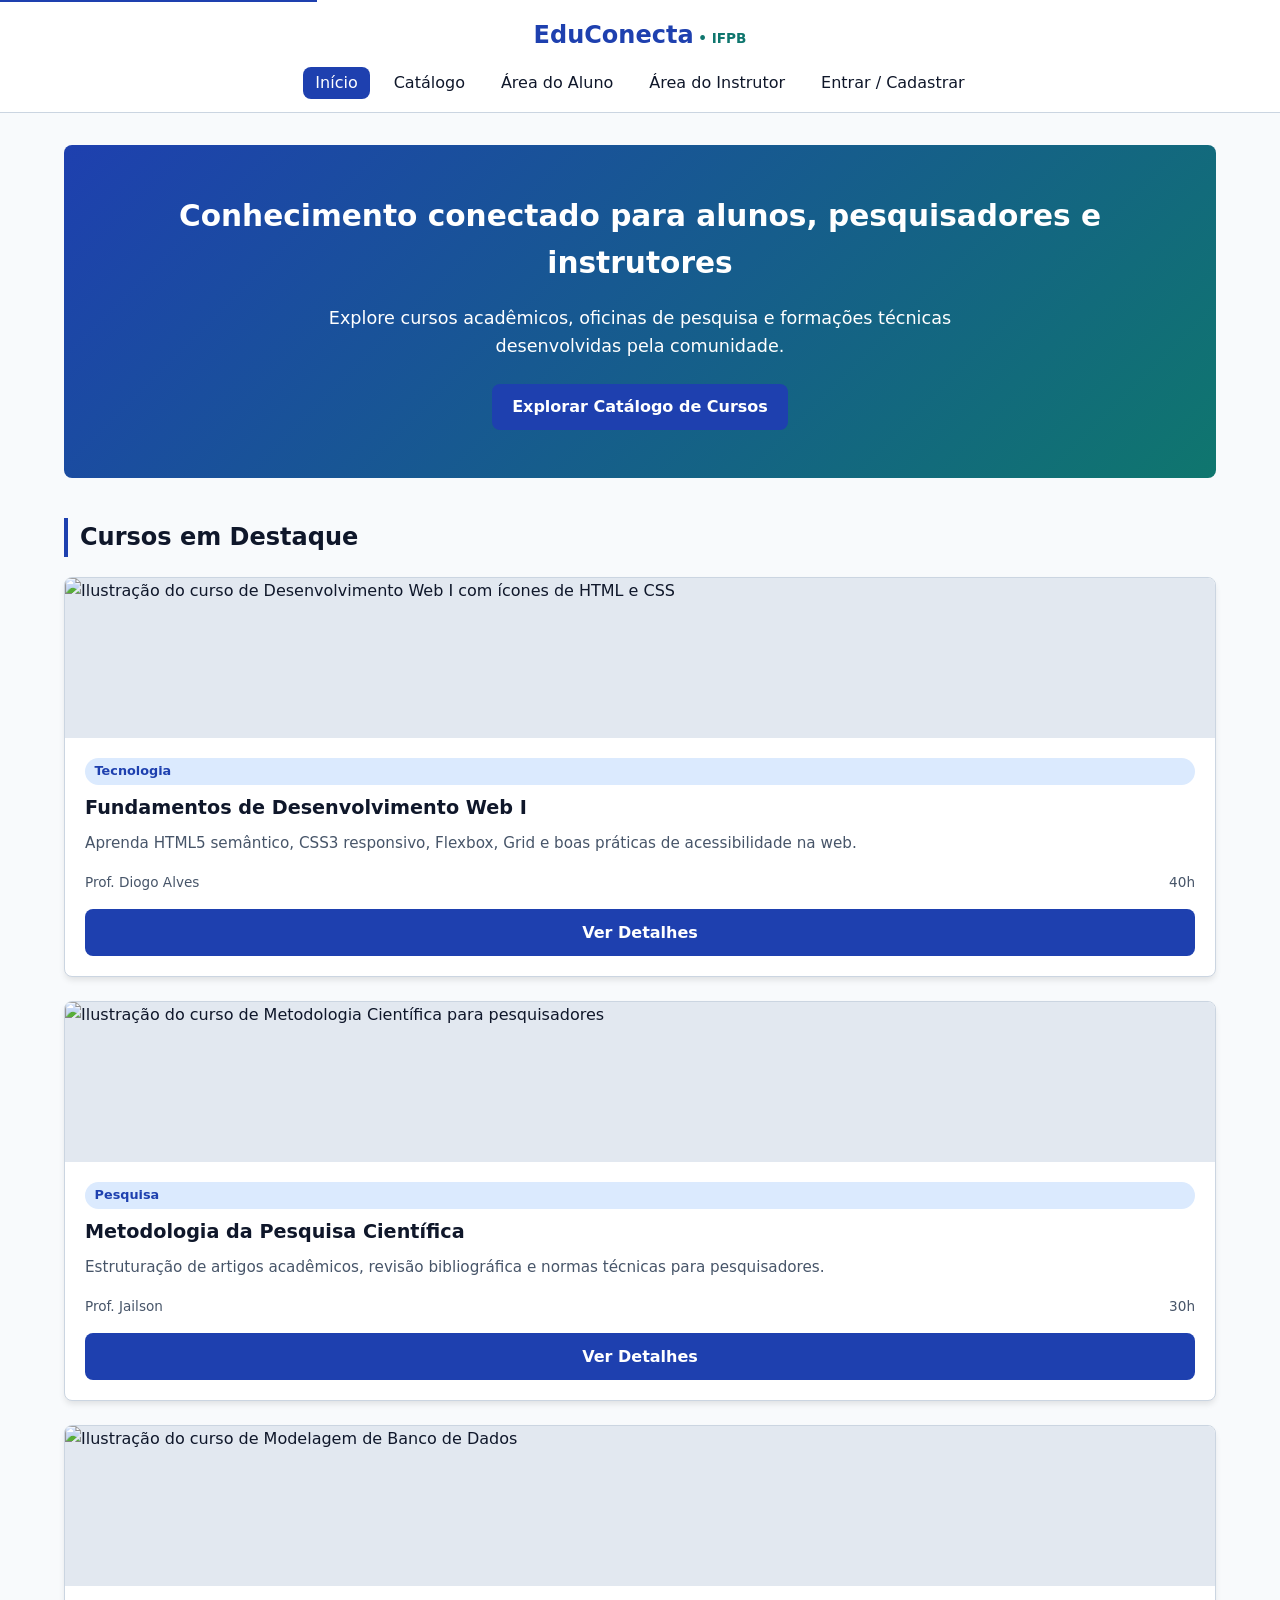
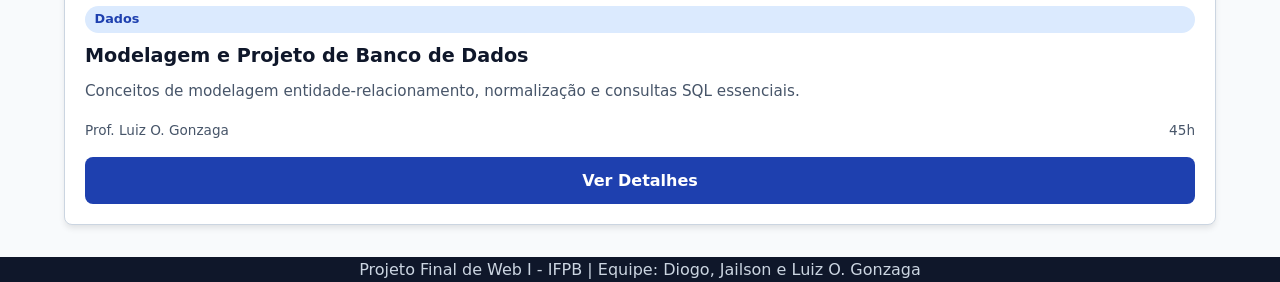
==== pagina.html @ 00a40253 "Add files via upload" ====
<!DOCTYPE html>
<html lang="pt-BR">
<head>
  <meta charset="UTF-8">
  <meta name="viewport" content="width=device-width, initial-scale=1.0">
  <title>EduConecta - Plataforma de Cursos</title>
  <link rel="stylesheet" href="person.css">
</head>
<body>
  <a href="#conteudo-principal" class="skip-link">Pular para o conteúdo principal</a>

  <header>
    <div class="container header-conteudo">
      <a href="index.html" class="logo">EduConecta</a>
      <nav aria-label="Navegação principal">
        <ul>
          <li><a href="index.html" class="ativo">Início</a></li>
          <li><a href="catalogo.html">Catálogo</a></li>
          <li><a href="aluno.html">Área do Aluno</a></li>
          <li><a href="instrutor.html">Área do Instrutor</a></li>
          <li><a href="auth.html">Entrar / Cadastrar</a></li>
        </ul>
      </nav>
    </div>
  </header>

  <main id="conteudo-principal" class="container">
    <section class="hero" aria-labelledby="titulo-hero">
      <h1 id="titulo-hero">Conhecimento conectado para alunos, pesquisadores e instrutores</h1>
      <p>Explore cursos acadêmicos, oficinas de pesquisa e formações técnicas desenvolvidas pela comunidade.</p>
      <a href="catalogo.html" class="btn">Explorar Catálogo de Cursos</a>
    </section>

    <section aria-labelledby="titulo-destaques">
      <h2 id="titulo-destaques" class="titulo-secao">Cursos em Destaque</h2>
      <div class="grid-cursos">
        <article class="card-curso">
          <img src="https://placehold.co/600x300/1e40af/ffffff?text=Desenvolvimento+Web+I" alt="Ilustração do curso de Desenvolvimento Web I com ícones de HTML e CSS">
          <div class="card-corpo">
            <span class="badge">Tecnologia</span>
            <h3>Fundamentos de Desenvolvimento Web I</h3>
            <p>Aprenda HTML5 semântico, CSS3 responsivo, Flexbox, Grid e boas práticas de acessibilidade na web.</p>
            <div class="card-meta">
              <span>Prof. Diogo Alves</span>
              <span>40h</span>
            </div>
            <a href="detalhes.html" class="btn">Ver Detalhes</a>
          </div>
        </article>

        <article class="card-curso">
          <img src="https://placehold.co/600x300/0f766e/ffffff?text=Metodologia+Cientifica" alt="Ilustração do curso de Metodologia Científica para pesquisadores">
          <div class="card-corpo">
            <span class="badge">Pesquisa</span>
            <h3>Metodologia da Pesquisa Científica</h3>
            <p>Estruturação de artigos acadêmicos, revisão bibliográfica e normas técnicas para pesquisadores.</p>
            <div class="card-meta">
              <span>Prof. Jailson</span>
              <span>30h</span>
            </div>
            <a href="detalhes.html" class="btn">Ver Detalhes</a>
          </div>
        </article>

        <article class="card-curso">
          <img src="https://placehold.co/600x300/334155/ffffff?text=Banco+de+Dados" alt="Ilustração do curso de Modelagem de Banco de Dados">
          <div class="card-corpo">
            <span class="badge">Dados</span>
            <h3>Modelagem e Projeto de Banco de Dados</h3>
            <p>Conceitos de modelagem entidade-relacionamento, normalização e consultas SQL essenciais.</p>
            <div class="card-meta">
              <span>Prof. Luiz O. Gonzaga</span>
              <span>45h</span>
            </div>
            <a href="detalhes.html" class="btn">Ver Detalhes</a>
          </div>
        </article>
      </div>
    </section>
  </main>

  <footer>
    <div class="container">
      <p>Projeto Final de Web I - IFPB | Equipe: Diogo, Jailson e Luiz O. Gonzaga</p>
    </div>
  </footer>
</body>
</html>
---- person.css ----
:root {
    --cor-primaria: #1e40af;      /* Azul escuro (bom contraste) */
    --cor-primaria-hover: #1d4ed8;
    --cor-secundaria: #0f766e;    /* Verde-azulado */
    --cor-fundo: #f8fafc;
    --cor-superficie: #ffffff;
    --cor-texto: #0f172a;
    --cor-texto-suave: #475569;
    --cor-borda: #cbd5e1;
    --cor-foco: #f59e0b;          /* Amarelo destaque para teclado */
    
    --espaco-base: 1rem;
    --borda-raio: 0.5rem;
    --sombra-card: 0 4px 6px -1px rgba(0, 0, 0, 0.1);
  }
  
  *, *::before, *::after {
    box-sizing: border-box;
    margin: 0;
    padding: 0;
  }
  
  html {
    font-size: 16px; /* Base para unidades rem */
    scroll-behavior: smooth;
  }
  
  body {
    font-family: system-ui, -apple-system, 'Segoe UI', Roboto, sans-serif;
    background-color: var(--cor-fundo);
    color: var(--cor-texto);
    line-height: 1.6;
    display: flex;
    flex-direction: column;
    min-height: 100vh;
  }
  
  .skip-link {
    position: absolute;
    top: -40px;
    left: 0;
    background: var(--cor-primaria);
    color: #fff;
    padding: 0.5rem 1rem;
    z-index: 100;
    text-decoration: none;
    font-weight: bold;
  }
  
  .skip-link:focus {
    top: 0;
  }
  
  /* Destaque claro ao navegar usando a tecla TAB */
  a:focus, button:focus, input:focus, select:focus, textarea:focus {
    outline: 3px solid var(--cor-foco);
    outline-offset: 2px;
  }
  
  .container {
    width: 90%;
    max-width: 1200px;
    margin: 0 auto;
  }
  
  header {
    background-color: var(--cor-superficie);
    border-bottom: 1px solid var(--cor-borda);
    padding: 1rem 0;
  }
  
  .header-conteudo {
    display: flex;
    flex-direction: column;
    gap: 1rem;
    align-items: center;
  }
  
  .logo {
    font-size: 1.5rem;
    font-weight: 800;
    color: var(--cor-primaria);
    text-decoration: none;
  }
  
  .logo::after {
    content: " • IFPB";
    font-size: 0.85rem;
    color: var(--cor-secundaria);
    font-weight: 600;
  }
  
  nav ul {
    list-style: none;
    display: flex;
    flex-wrap: wrap;
    justify-content: center;
    gap: 0.75rem;
  }
  
  nav a {
    text-decoration: none;
    color: var(--cor-texto);
    font-weight: 500;
    padding: 0.4rem 0.75rem;
    border-radius: var(--borda-raio);
    transition: background-color 0.2s, color 0.2s;
  }
  
  nav a:hover, nav a.ativo {
    background-color: var(--cor-primaria);
    color: #ffffff;
  }
  
  main {
    flex: 1;
    padding: 2rem 0;
  }
  
  .btn {
    display: inline-block;
    background-color: var(--cor-primaria);
    color: #ffffff;
    padding: 0.65rem 1.25rem;
    border: none;
    border-radius: var(--borda-raio);
    font-size: 1rem;
    font-weight: 600;
    text-decoration: none;
    cursor: pointer;
    text-align: center;
    transition: background-color 0.2s;
  }
  
  .btn:hover {
    background-color: var(--cor-primaria-hover);
  }
  
  .btn-secundario {
    background-color: var(--cor-secundaria);
  }
  
  .btn-secundario:hover {
    background-color: #115e59;
  }
  
  .badge {
    display: inline-block;
    background-color: #dbeafe;
    color: var(--cor-primaria);
    font-size: 0.8rem;
    font-weight: 700;
    padding: 0.2rem 0.6rem;
    border-radius: 1rem;
    margin-bottom: 0.5rem;
  }
  
  .hero {
    background: linear-gradient(135deg, var(--cor-primaria), var(--cor-secundaria));
    color: #ffffff;
    padding: 3rem 1.5rem;
    border-radius: var(--borda-raio);
    text-align: center;
    margin-bottom: 2.5rem;
  }
  
  .hero h1 {
    font-size: 1.85rem;
    margin-bottom: 1rem;
  }
  
  .hero p {
    max-width: 650px;
    margin: 0 auto 1.5rem auto;
    font-size: 1.1rem;
  }
  
  .titulo-secao {
    font-size: 1.5rem;
    margin-bottom: 1.25rem;
    border-left: 4px solid var(--cor-primaria);
    padding-left: 0.75rem;
  }
  
  .grid-cursos {
    display: grid;
    grid-template-columns: 1fr; /* Mobile-first: 1 coluna */
    gap: 1.5rem;
  }
  
  .card-curso {
    background-color: var(--cor-superficie);
    border: 1px solid var(--cor-borda);
    border-radius: var(--borda-raio);
    overflow: hidden;
    box-shadow: var(--sombra-card);
    display: flex;
    flex-direction: column;
  }
  
  .card-curso img {
    width: 100%;
    height: 160px;
    object-fit: cover;
    background-color: #e2e8f0;
  }
  
  .card-corpo {
    padding: 1.25rem;
    display: flex;
    flex-direction: column;
    flex: 1;
  }
  
  .card-corpo h3 {
    font-size: 1.2rem;
    margin-bottom: 0.5rem;
  }
  
  .card-corpo p {
    color: var(--cor-texto-suave);
    font-size: 0.95rem;
    margin-bottom: 1rem;
    flex: 1;
  }
  
  .card-meta {
    font-size: 0.85rem;
    color: var(--cor-texto-suave);
    margin-bottom: 1rem;
    display: flex;
    justify-content: space-between;
  }
  
  /* =========================================
     7. FORMULÁRIOS & FILTROS
     ========================================= */
  .painel-filtros, .card-form {
    background-color: var(--cor-superficie);
    padding: 1.5rem;
    border-radius: var(--borda-raio);
    border: 1px solid var(--cor-borda);
    margin-bottom: 2rem;
  }
  
  .form-grid {
    display: grid;
    grid-template-columns: 1fr;
    gap: 1rem;
  }
  
  .campo-grupo {
    display: flex;
    flex-direction: column;
    gap: 0.35rem;
  }
  
  label {
    font-weight: 600;
    font-size: 0.95rem;
  }
  
  input, select, textarea {
    padding: 0.65rem;
    border: 1px solid var(--cor-borda);
    border-radius: var(--borda-raio);
    font-size: 1rem;
    font-family: inherit;
    width: 100%;
  }
  
  .layout-duas-colunas {
    display: grid;
    grid-template-columns: 1fr;
    gap: 2rem;
  }
  
  .box-destaque {
    background-color: var(--cor-superficie);
    padding: 1.5rem;
    border-radius: var(--borda-raio);
    border: 1px solid var(--cor-borda);
  }
  
  .lista-aulas {
    list-style: none;
    margin-top: 1rem;
  }
  
  .lista-aulas li {
    padding: 0.85rem;
    border: 1px solid var(--cor-borda);
    border-radius: var(--borda-raio);
    margin-bottom: 0.5rem;
    display: flex;
    justify-content: space-between;
    align-items: center;
  }
  
  /* Pseudo-classe estrutural */
  .lista-aulas li:nth-child(odd) {
    background-color: #f1f5f9;
  }
  
  .barra-progresso {
    width: 100%;
    height: 1rem;
    background-color: #e2e8f0;
    border-radius: 1rem;
    overflow: hidden;
    margin: 0.75rem 0;
  }
  
  .barra-progresso-fill {
    height: 100%;
    background-color: var(--cor-secundaria);
    width: 65%;
  }
  
  .tabela-responsiva {
    overflow-x: auto;
  }
  
  table {
    width: 100%;
    border-collapse: collapse;
    background-color: var(--cor-superficie);
  }
  
  th, td {
    padding: 0.85rem;
    text-align: left;
    border-bottom: 1px solid var(--cor-borda);
  }
  
  th {
    background-color: #f1f5f9;
  }

  footer {
    background-color: #0f172a;
    color: #cbd5e1;
    text-align: center
  }
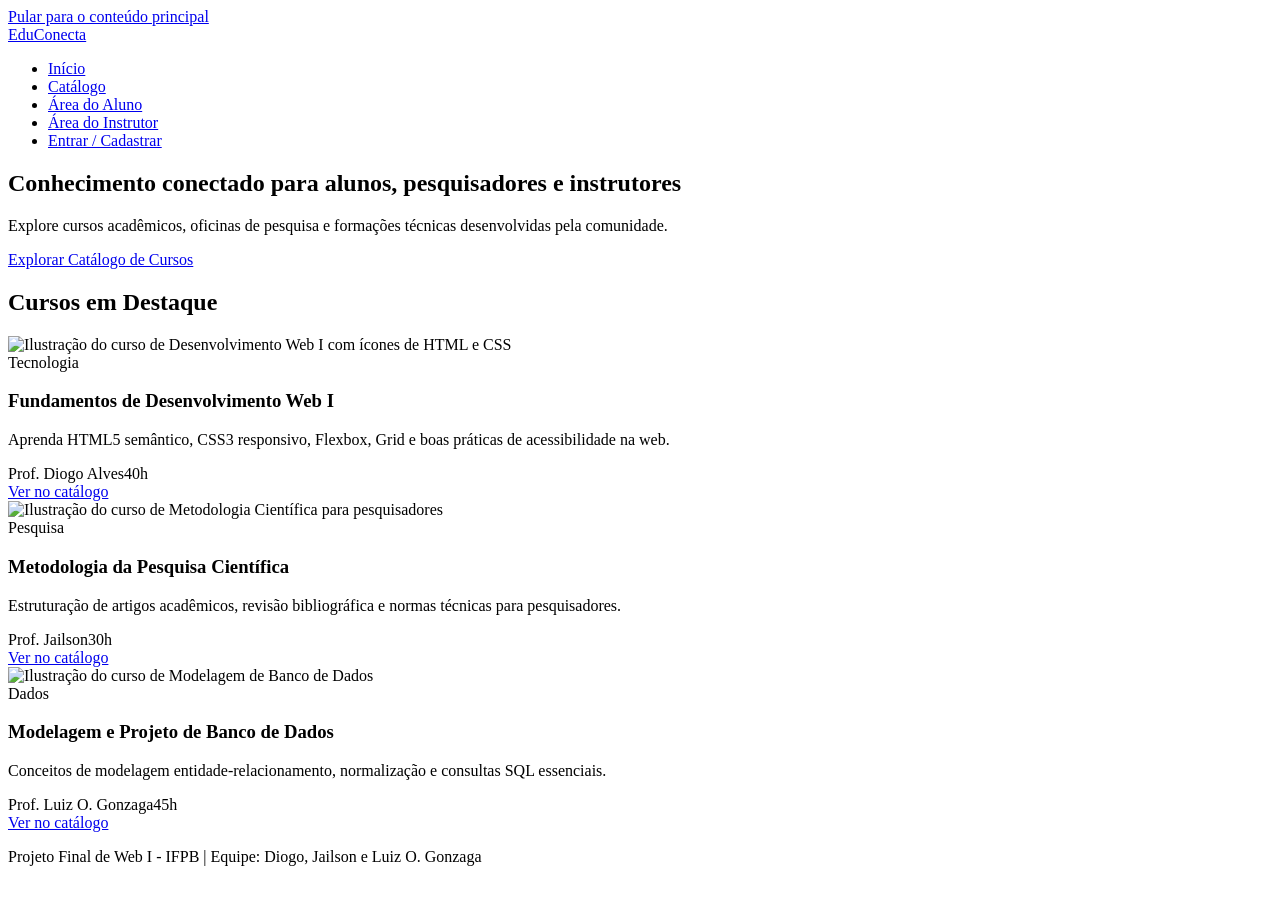
==== commit c6f18989: "Add files via upload" ====
--- a/pagina.html
+++ b/pagina.html
@@ -1,88 +1,64 @@
-<!DOCTYPE html>
-<html lang="pt-BR">
-<head>
-  <meta charset="UTF-8">
-  <meta name="viewport" content="width=device-width, initial-scale=1.0">
-  <title>EduConecta - Plataforma de Cursos</title>
-  <link rel="stylesheet" href="person.css">
-</head>
-<body>
-  <a href="#conteudo-principal" class="skip-link">Pular para o conteúdo principal</a>
-
-  <header>
-    <div class="container header-conteudo">
-      <a href="index.html" class="logo">EduConecta</a>
-      <nav aria-label="Navegação principal">
-        <ul>
-          <li><a href="index.html" class="ativo">Início</a></li>
-          <li><a href="catalogo.html">Catálogo</a></li>
-          <li><a href="aluno.html">Área do Aluno</a></li>
-          <li><a href="instrutor.html">Área do Instrutor</a></li>
-          <li><a href="auth.html">Entrar / Cadastrar</a></li>
-        </ul>
-      </nav>
-    </div>
-  </header>
-
-  <main id="conteudo-principal" class="container">
-    <section class="hero" aria-labelledby="titulo-hero">
-      <h1 id="titulo-hero">Conhecimento conectado para alunos, pesquisadores e instrutores</h1>
-      <p>Explore cursos acadêmicos, oficinas de pesquisa e formações técnicas desenvolvidas pela comunidade.</p>
-      <a href="catalogo.html" class="btn">Explorar Catálogo de Cursos</a>
-    </section>
-
-    <section aria-labelledby="titulo-destaques">
-      <h2 id="titulo-destaques" class="titulo-secao">Cursos em Destaque</h2>
-      <div class="grid-cursos">
-        <article class="card-curso">
-          <img src="https://placehold.co/600x300/1e40af/ffffff?text=Desenvolvimento+Web+I" alt="Ilustração do curso de Desenvolvimento Web I com ícones de HTML e CSS">
-          <div class="card-corpo">
-            <span class="badge">Tecnologia</span>
-            <h3>Fundamentos de Desenvolvimento Web I</h3>
-            <p>Aprenda HTML5 semântico, CSS3 responsivo, Flexbox, Grid e boas práticas de acessibilidade na web.</p>
-            <div class="card-meta">
-              <span>Prof. Diogo Alves</span>
-              <span>40h</span>
-            </div>
-            <a href="detalhes.html" class="btn">Ver Detalhes</a>
-          </div>
-        </article>
-
-        <article class="card-curso">
-          <img src="https://placehold.co/600x300/0f766e/ffffff?text=Metodologia+Cientifica" alt="Ilustração do curso de Metodologia Científica para pesquisadores">
-          <div class="card-corpo">
-            <span class="badge">Pesquisa</span>
-            <h3>Metodologia da Pesquisa Científica</h3>
-            <p>Estruturação de artigos acadêmicos, revisão bibliográfica e normas técnicas para pesquisadores.</p>
-            <div class="card-meta">
-              <span>Prof. Jailson</span>
-              <span>30h</span>
-            </div>
-            <a href="detalhes.html" class="btn">Ver Detalhes</a>
-          </div>
-        </article>
-
-        <article class="card-curso">
-          <img src="https://placehold.co/600x300/334155/ffffff?text=Banco+de+Dados" alt="Ilustração do curso de Modelagem de Banco de Dados">
-          <div class="card-corpo">
-            <span class="badge">Dados</span>
-            <h3>Modelagem e Projeto de Banco de Dados</h3>
-            <p>Conceitos de modelagem entidade-relacionamento, normalização e consultas SQL essenciais.</p>
-            <div class="card-meta">
-              <span>Prof. Luiz O. Gonzaga</span>
-              <span>45h</span>
-            </div>
-            <a href="detalhes.html" class="btn">Ver Detalhes</a>
-          </div>
-        </article>
-      </div>
-    </section>
-  </main>
-
-  <footer>
-    <div class="container">
-      <p>Projeto Final de Web I - IFPB | Equipe: Diogo, Jailson e Luiz O. Gonzaga</p>
-    </div>
-  </footer>
-</body>
+<!DOCTYPE html>
+<html lang="pt-BR">
+<head>
+  <meta charset="UTF-8">
+  <meta name="viewport" content="width=device-width, initial-scale=1.0">
+  <meta name="description" content="EduConecta: cursos acadêmicos, pesquisa e tecnologia.">
+  <title>EduConecta - Plataforma de Cursos</title>
+  <link rel="stylesheet" href="person.css">
+  <script src="script.js" defer></script>
+</head>
+<body>
+  <a href="#conteudo-principal" class="skip-link">Pular para o conteúdo principal</a>
+  <header><div class="container header-conteudo">
+    <a href="pagina.html" class="logo">EduConecta</a>
+    <nav aria-label="Navegação principal"><ul>
+      <li><a href="pagina.html" class="ativo" aria-current="page">Início</a></li>
+      <li><a href="catalogo.html">Catálogo</a></li>
+      <li><a href="aluno.html">Área do Aluno</a></li>
+      <li><a href="instrutor.html">Área do Instrutor</a></li>
+      <li><a href="auth.html">Entrar / Cadastrar</a></li>
+    </ul></nav>
+  </div></header>
+  <main id="conteudo-principal" class="container">
+    <section class="hero" aria-labelledby="titulo-hero">
+      <h1 id="titulo-hero">Conhecimento conectado para alunos, pesquisadores e instrutores</h1>
+      <p>Explore cursos acadêmicos, oficinas de pesquisa e formações técnicas desenvolvidas pela comunidade.</p>
+      <a href="catalogo.html" class="btn">Explorar Catálogo de Cursos</a>
+    </section>
+    <section aria-labelledby="titulo-destaques">
+      <h2 id="titulo-destaques" class="titulo-secao">Cursos em Destaque</h2>
+      <div class="grid-cursos">
+        <article class="card-curso">
+          <img src="https://placehold.co/600x300/1e40af/ffffff?text=Desenvolvimento+Web+I" alt="Ilustração do curso de Desenvolvimento Web I com ícones de HTML e CSS">
+          <div class="card-corpo"><span class="badge">Tecnologia</span>
+            <h3>Fundamentos de Desenvolvimento Web I</h3>
+            <p>Aprenda HTML5 semântico, CSS3 responsivo, Flexbox, Grid e boas práticas de acessibilidade na web.</p>
+            <div class="card-meta"><span>Prof. Diogo Alves</span><span>40h</span></div>
+            <a href="catalogo.html" class="btn">Ver no catálogo</a>
+          </div>
+        </article>
+        <article class="card-curso">
+          <img src="https://placehold.co/600x300/0f766e/ffffff?text=Metodologia+Cientifica" alt="Ilustração do curso de Metodologia Científica para pesquisadores">
+          <div class="card-corpo"><span class="badge">Pesquisa</span>
+            <h3>Metodologia da Pesquisa Científica</h3>
+            <p>Estruturação de artigos acadêmicos, revisão bibliográfica e normas técnicas para pesquisadores.</p>
+            <div class="card-meta"><span>Prof. Jailson</span><span>30h</span></div>
+            <a href="catalogo.html" class="btn">Ver no catálogo</a>
+          </div>
+        </article>
+        <article class="card-curso">
+          <img src="https://placehold.co/600x300/334155/ffffff?text=Banco+de+Dados" alt="Ilustração do curso de Modelagem de Banco de Dados">
+          <div class="card-corpo"><span class="badge">Dados</span>
+            <h3>Modelagem e Projeto de Banco de Dados</h3>
+            <p>Conceitos de modelagem entidade-relacionamento, normalização e consultas SQL essenciais.</p>
+            <div class="card-meta"><span>Prof. Luiz O. Gonzaga</span><span>45h</span></div>
+            <a href="catalogo.html" class="btn">Ver no catálogo</a>
+          </div>
+        </article>
+      </div>
+    </section>
+  </main>
+  <footer><div class="container"><p>Projeto Final de Web I - IFPB | Equipe: Diogo, Jailson e Luiz O. Gonzaga</p></div></footer>
+</body>
 </html>
--- a/person.css
+++ b/person.css
@@ -1,344 +1,98 @@
-   :root {
-    --cor-primaria: #1e40af;      /* Azul escuro (bom contraste) */
-    --cor-primaria-hover: #1d4ed8;
-    --cor-secundaria: #0f766e;    /* Verde-azulado */
-    --cor-fundo: #f8fafc;
-    --cor-superficie: #ffffff;
-    --cor-texto: #0f172a;
-    --cor-texto-suave: #475569;
-    --cor-borda: #cbd5e1;
-    --cor-foco: #f59e0b;          /* Amarelo destaque para teclado */
-    
-    --espaco-base: 1rem;
-    --borda-raio: 0.5rem;
-    --sombra-card: 0 4px 6px -1px rgba(0, 0, 0, 0.1);
-  }
-  
-  *, *::before, *::after {
-    box-sizing: border-box;
-    margin: 0;
-    padding: 0;
-  }
-  
-  html {
-    font-size: 16px; /* Base para unidades rem */
-    scroll-behavior: smooth;
-  }
-  
-  body {
-    font-family: system-ui, -apple-system, 'Segoe UI', Roboto, sans-serif;
-    background-color: var(--cor-fundo);
-    color: var(--cor-texto);
-    line-height: 1.6;
-    display: flex;
-    flex-direction: column;
-    min-height: 100vh;
-  }
-  
-  .skip-link {
-    position: absolute;
-    top: -40px;
-    left: 0;
-    background: var(--cor-primaria);
-    color: #fff;
-    padding: 0.5rem 1rem;
-    z-index: 100;
-    text-decoration: none;
-    font-weight: bold;
-  }
-  
-  .skip-link:focus {
-    top: 0;
-  }
-  
-  /* Destaque claro ao navegar usando a tecla TAB */
-  a:focus, button:focus, input:focus, select:focus, textarea:focus {
-    outline: 3px solid var(--cor-foco);
-    outline-offset: 2px;
-  }
-  
-  .container {
-    width: 90%;
-    max-width: 1200px;
-    margin: 0 auto;
-  }
-  
-  header {
-    background-color: var(--cor-superficie);
-    border-bottom: 1px solid var(--cor-borda);
-    padding: 1rem 0;
-  }
-  
-  .header-conteudo {
-    display: flex;
-    flex-direction: column;
-    gap: 1rem;
-    align-items: center;
-  }
-  
-  .logo {
-    font-size: 1.5rem;
-    font-weight: 800;
-    color: var(--cor-primaria);
-    text-decoration: none;
-  }
-  
-  .logo::after {
-    content: " • IFPB";
-    font-size: 0.85rem;
-    color: var(--cor-secundaria);
-    font-weight: 600;
-  }
-  
-  nav ul {
-    list-style: none;
-    display: flex;
-    flex-wrap: wrap;
-    justify-content: center;
-    gap: 0.75rem;
-  }
-  
-  nav a {
-    text-decoration: none;
-    color: var(--cor-texto);
-    font-weight: 500;
-    padding: 0.4rem 0.75rem;
-    border-radius: var(--borda-raio);
-    transition: background-color 0.2s, color 0.2s;
-  }
-  
-  nav a:hover, nav a.ativo {
-    background-color: var(--cor-primaria);
-    color: #ffffff;
-  }
-  
-  main {
-    flex: 1;
-    padding: 2rem 0;
-  }
-  
-  .btn {
-    display: inline-block;
-    background-color: var(--cor-primaria);
-    color: #ffffff;
-    padding: 0.65rem 1.25rem;
-    border: none;
-    border-radius: var(--borda-raio);
-    font-size: 1rem;
-    font-weight: 600;
-    text-decoration: none;
-    cursor: pointer;
-    text-align: center;
-    transition: background-color 0.2s;
-  }
-  
-  .btn:hover {
-    background-color: var(--cor-primaria-hover);
-  }
-  
-  .btn-secundario {
-    background-color: var(--cor-secundaria);
-  }
-  
-  .btn-secundario:hover {
-    background-color: #115e59;
-  }
-  
-  .badge {
-    display: inline-block;
-    background-color: #dbeafe;
-    color: var(--cor-primaria);
-    font-size: 0.8rem;
-    font-weight: 700;
-    padding: 0.2rem 0.6rem;
-    border-radius: 1rem;
-    margin-bottom: 0.5rem;
-  }
-  
-  .hero {
-    background: linear-gradient(135deg, var(--cor-primaria), var(--cor-secundaria));
-    color: #ffffff;
-    padding: 3rem 1.5rem;
-    border-radius: var(--borda-raio);
-    text-align: center;
-    margin-bottom: 2.5rem;
-  }
-  
-  .hero h1 {
-    font-size: 1.85rem;
-    margin-bottom: 1rem;
-  }
-  
-  .hero p {
-    max-width: 650px;
-    margin: 0 auto 1.5rem auto;
-    font-size: 1.1rem;
-  }
-  
-  .titulo-secao {
-    font-size: 1.5rem;
-    margin-bottom: 1.25rem;
-    border-left: 4px solid var(--cor-primaria);
-    padding-left: 0.75rem;
-  }
-  
-  .grid-cursos {
-    display: grid;
-    grid-template-columns: 1fr; /* Mobile-first: 1 coluna */
-    gap: 1.5rem;
-  }
-  
-  .card-curso {
-    background-color: var(--cor-superficie);
-    border: 1px solid var(--cor-borda);
-    border-radius: var(--borda-raio);
-    overflow: hidden;
-    box-shadow: var(--sombra-card);
-    display: flex;
-    flex-direction: column;
-  }
-  
-  .card-curso img {
-    width: 100%;
-    height: 160px;
-    object-fit: cover;
-    background-color: #e2e8f0;
-  }
-  
-  .card-corpo {
-    padding: 1.25rem;
-    display: flex;
-    flex-direction: column;
-    flex: 1;
-  }
-  
-  .card-corpo h3 {
-    font-size: 1.2rem;
-    margin-bottom: 0.5rem;
-  }
-  
-  .card-corpo p {
-    color: var(--cor-texto-suave);
-    font-size: 0.95rem;
-    margin-bottom: 1rem;
-    flex: 1;
-  }
-  
-  .card-meta {
-    font-size: 0.85rem;
-    color: var(--cor-texto-suave);
-    margin-bottom: 1rem;
-    display: flex;
-    justify-content: space-between;
-  }
-  
-  /* =========================================
-     7. FORMULÁRIOS & FILTROS
-     ========================================= */
-  .painel-filtros, .card-form {
-    background-color: var(--cor-superficie);
-    padding: 1.5rem;
-    border-radius: var(--borda-raio);
-    border: 1px solid var(--cor-borda);
-    margin-bottom: 2rem;
-  }
-  
-  .form-grid {
-    display: grid;
-    grid-template-columns: 1fr;
-    gap: 1rem;
-  }
-  
-  .campo-grupo {
-    display: flex;
-    flex-direction: column;
-    gap: 0.35rem;
-  }
-  
-  label {
-    font-weight: 600;
-    font-size: 0.95rem;
-  }
-  
-  input, select, textarea {
-    padding: 0.65rem;
-    border: 1px solid var(--cor-borda);
-    border-radius: var(--borda-raio);
-    font-size: 1rem;
-    font-family: inherit;
-    width: 100%;
-  }
-  
-  .layout-duas-colunas {
-    display: grid;
-    grid-template-columns: 1fr;
-    gap: 2rem;
-  }
-  
-  .box-destaque {
-    background-color: var(--cor-superficie);
-    padding: 1.5rem;
-    border-radius: var(--borda-raio);
-    border: 1px solid var(--cor-borda);
-  }
-  
-  .lista-aulas {
-    list-style: none;
-    margin-top: 1rem;
-  }
-  
-  .lista-aulas li {
-    padding: 0.85rem;
-    border: 1px solid var(--cor-borda);
-    border-radius: var(--borda-raio);
-    margin-bottom: 0.5rem;
-    display: flex;
-    justify-content: space-between;
-    align-items: center;
-  }
-  
-  /* Pseudo-classe estrutural */
-  .lista-aulas li:nth-child(odd) {
-    background-color: #f1f5f9;
-  }
-  
-  .barra-progresso {
-    width: 100%;
-    height: 1rem;
-    background-color: #e2e8f0;
-    border-radius: 1rem;
-    overflow: hidden;
-    margin: 0.75rem 0;
-  }
-  
-  .barra-progresso-fill {
-    height: 100%;
-    background-color: var(--cor-secundaria);
-    width: 65%;
-  }
-  
-  .tabela-responsiva {
-    overflow-x: auto;
-  }
-  
-  table {
-    width: 100%;
-    border-collapse: collapse;
-    background-color: var(--cor-superficie);
-  }
-  
-  th, td {
-    padding: 0.85rem;
-    text-align: left;
-    border-bottom: 1px solid var(--cor-borda);
-  }
-  
-  th {
-    background-color: #f1f5f9;
-  }
-
-  footer {
-    background-color: #0f172a;
-    color: #cbd5e1;
-    text-align: center
-  }+/* Mantenha o conteúdo original do person.css e adicione o complemento abaixo. */
+
+/* Complementos da versão beta — componentes JavaScript */
+.linha-filtros {
+  display: flex;
+  flex-wrap: wrap;
+  align-items: center;
+  justify-content: space-between;
+  gap: 1rem;
+  margin-top: 1rem;
+}
+.acoes-curso {
+  display: flex;
+  flex-wrap: wrap;
+  gap: 0.6rem;
+  margin-top: auto;
+}
+.acoes-curso .btn {
+  flex: 1 1 9rem;
+}
+.estado-vazio {
+  grid-column: 1 / -1;
+  padding: 1.5rem;
+  text-align: center;
+  background: var(--cor-superficie);
+  border: 1px dashed var(--cor-borda);
+  border-radius: var(--borda-raio);
+}
+.mensagem-global {
+  position: fixed;
+  z-index: 1000;
+  right: 1rem;
+  bottom: 1rem;
+  max-width: min(90vw, 28rem);
+  padding: 1rem 1.25rem;
+  background: #dcfce7;
+  color: #14532d;
+  border: 1px solid #86efac;
+  border-radius: var(--borda-raio);
+  box-shadow: var(--sombra-card);
+}
+.mensagem-global[data-type="error"] {
+  background: #fee2e2;
+  color: #991b1b;
+  border-color: #fca5a5;
+}
+.mensagem-global[data-type="info"] {
+  background: #dbeafe;
+  color: #1e3a8a;
+  border-color: #93c5fd;
+}
+.card-form form {
+  display: flex;
+  flex-direction: column;
+  gap: 1rem;
+  margin-top: 1rem;
+}
+.card-form h2 {
+  margin-bottom: .5rem;
+}
+.aviso-prototipo {
+  margin: 1.5rem 0;
+  padding: 1rem;
+  background: #fff7ed;
+  border-left: 4px solid #c2410c;
+  border-radius: .35rem;
+  color: #7c2d12;
+}
+#area-aluno-conteudo {
+  margin: 1.5rem 0;
+}
+#area-aluno-conteudo .lista-aulas {
+  padding: 0;
+}
+button:disabled {
+  opacity: .65;
+  cursor: not-allowed;
+}
+@media (min-width: 640px) {
+  .grid-cursos {
+    grid-template-columns: repeat(2, minmax(0, 1fr));
+  }
+  .form-grid {
+    grid-template-columns: 2fr 1fr;
+  }
+  .layout-duas-colunas {
+    grid-template-columns: repeat(2, minmax(0, 1fr));
+  }
+}
+@media (min-width: 960px) {
+  .grid-cursos {
+    grid-template-columns: repeat(3, minmax(0, 1fr));
+  }
+  .header-conteudo {
+    flex-direction: row;
+    justify-content: space-between;
+  }
+}
